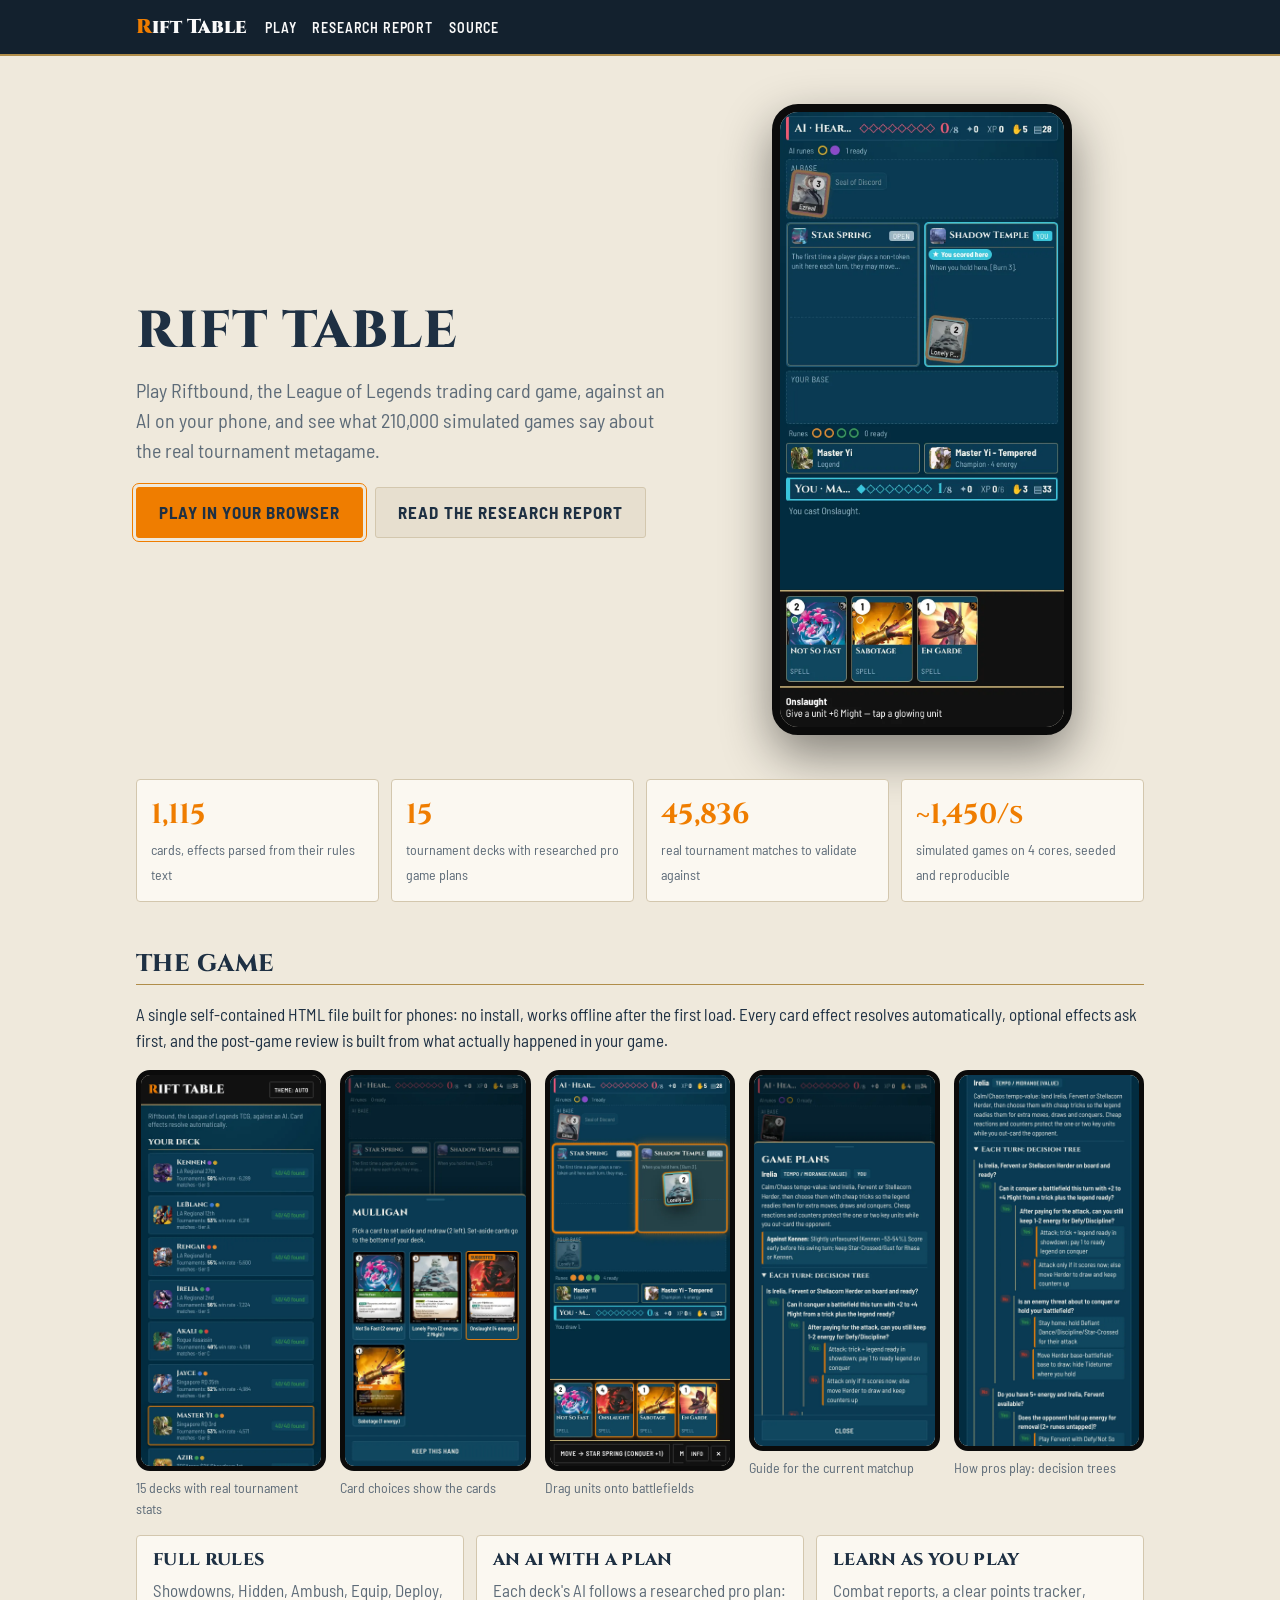
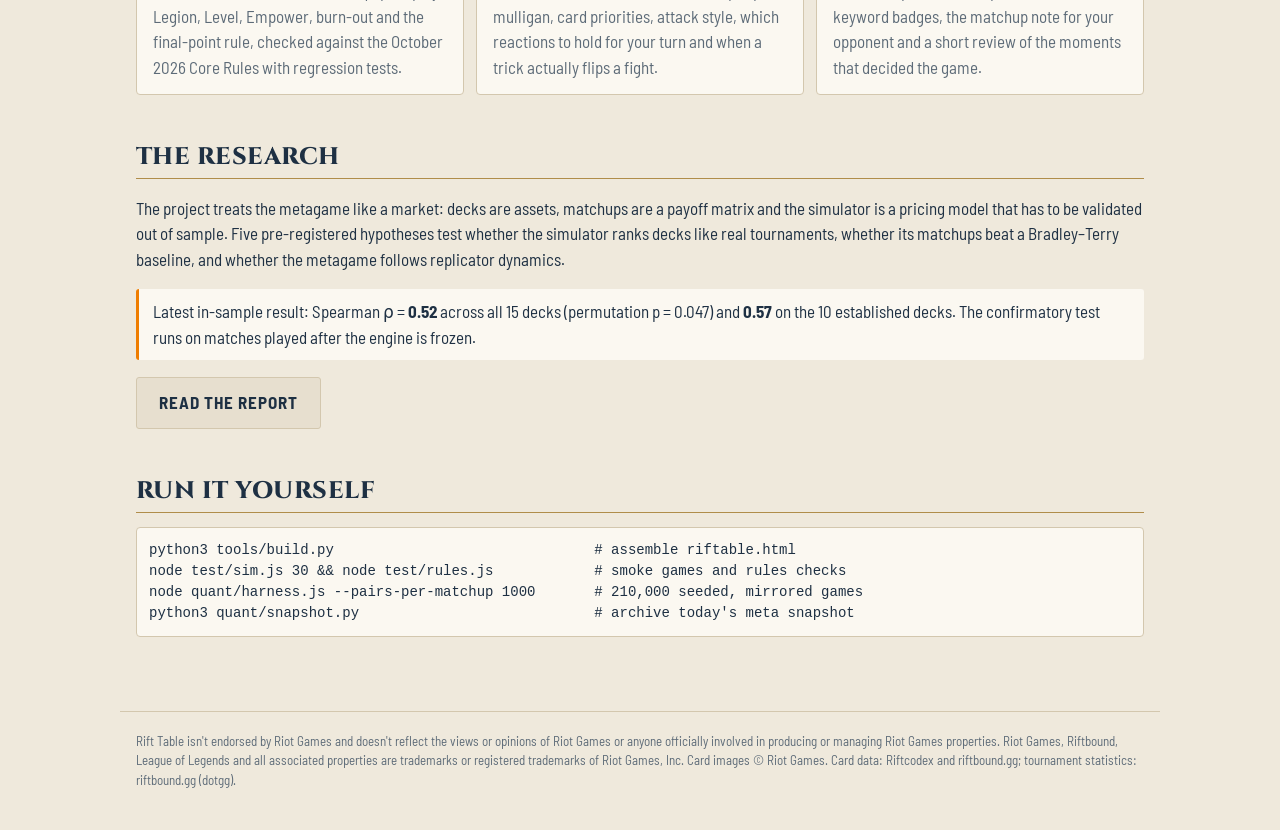
==== docs/index.html @ eeec3793 "Public site in docs/: landing page, research report with charts, playable game" ====
<!doctype html>
<html lang="en"><head><meta charset="utf-8"><meta name="viewport" content="width=device-width, initial-scale=1">
<title>Rift Table — Riftbound simulator and AI</title><meta name="description" content="A mobile Riftbound card game against an AI, and a Monte Carlo study of the competitive metagame."><link rel="preconnect" href="https://fonts.googleapis.com"><link rel="preconnect" href="https://fonts.gstatic.com" crossorigin><link href="https://fonts.googleapis.com/css2?family=Barlow+Semi+Condensed:wght@400;500;600;700&family=Cinzel:wght@700;800;900&display=swap" rel="stylesheet"><link rel="stylesheet" href="site.css"></head>
<body><header class="top"><div class="in"><a class="brand" href="index.html"><span>R</span>ift Table</a>
<nav><a href="play.html">Play</a><a href="report.html">Research report</a><a href="https://github.com/napi2002/sorrybot">Source</a></nav></div></header>
<main>
<section class="hero"><div>
<h1>Rift Table</h1>
<p class="lead">Play Riftbound, the League of Legends trading card game, against an AI on your phone, and see what 210,000 simulated games say about the real tournament metagame.</p>
<div class="btns"><a class="btn primary" href="play.html">Play in your browser</a><a class="btn" href="report.html">Read the research report</a></div>
</div><img class="phone" src="img/board.webp" alt="Rift Table game board on a phone"></section>

<div class="stats">
<div class="stat"><b>1,115</b><span>cards, effects parsed from their rules text</span></div>
<div class="stat"><b>15</b><span>tournament decks with researched pro game plans</span></div>
<div class="stat"><b>45,836</b><span>real tournament matches to validate against</span></div>
<div class="stat"><b>~1,450/s</b><span>simulated games on 4 cores, seeded and reproducible</span></div>
</div>

<h2>The game</h2>
<p>A single self-contained HTML file built for phones: no install, works offline after the first load. Every card effect resolves automatically, optional effects ask first, and the post-game review is built from what actually happened in your game.</p>
<div class="gallery">
<figure><img src="img/menu.webp" alt="Deck selection with real tournament win rates"><figcaption>15 decks with real tournament stats</figcaption></figure>
<figure><img src="img/mull.webp" alt="Mulligan showing the cards"><figcaption>Card choices show the cards</figcaption></figure>
<figure><img src="img/drag.webp" alt="Dragging a unit onto a battlefield"><figcaption>Drag units onto battlefields</figcaption></figure>
<figure><img src="img/guide.webp" alt="In-game guide with the matchup"><figcaption>Guide for the current matchup</figcaption></figure>
<figure><img src="img/tree.webp" alt="Decision tree for a deck"><figcaption>How pros play: decision trees</figcaption></figure>
</div>
<div class="cards">
<div class="card"><h3>Full rules</h3><p>Showdowns, Hidden, Ambush, Equip, Deploy, Legion, Level, Empower, burn-out and the final-point rule, checked against the October 2026 Core Rules with regression tests.</p></div>
<div class="card"><h3>An AI with a plan</h3><p>Each deck's AI follows a researched pro plan: mulligan, card priorities, attack style, which reactions to hold for your turn and when a trick actually flips a fight.</p></div>
<div class="card"><h3>Learn as you play</h3><p>Combat reports, a clear points tracker, keyword badges, the matchup note for your opponent and a short review of the moments that decided the game.</p></div>
</div>

<h2>The research</h2>
<p>The project treats the metagame like a market: decks are assets, matchups are a payoff matrix and the simulator is a pricing model that has to be validated out of sample. Five pre-registered hypotheses test whether the simulator ranks decks like real tournaments, whether its matchups beat a Bradley–Terry baseline, and whether the metagame follows replicator dynamics.</p>
<div class="note">Latest in-sample result: Spearman ρ = <b>0.52</b> across all 15 decks (permutation p = 0.047) and <b>0.57</b> on the 10 established decks. The confirmatory test runs on matches played after the engine is frozen.</div>
<p><a class="btn" href="report.html">Read the report</a></p>

<h2>Run it yourself</h2>
<pre>python3 tools/build.py                               # assemble riftable.html
node test/sim.js 30 &amp;&amp; node test/rules.js            # smoke games and rules checks
node quant/harness.js --pairs-per-matchup 1000       # 210,000 seeded, mirrored games
python3 quant/snapshot.py                            # archive today's meta snapshot</pre>
</main><footer>Rift Table isn&#x27;t endorsed by Riot Games and doesn&#x27;t reflect the views or opinions of Riot Games or anyone officially involved in producing or managing Riot Games properties. Riot Games, Riftbound, League of Legends and all associated properties are trademarks or registered trademarks of Riot Games, Inc. Card images © Riot Games. Card data: Riftcodex and riftbound.gg; tournament statistics: riftbound.gg (dotgg).</footer></body></html>
---- docs/site.css ----
:root {
  --bg: #032c3f; --panel: #0a3a52; --panel2: #10475f; --ink: #f4f1ea; --muted: #9db6c3; --line: #22566f;
  --accent: #ef7d00; --cta-ink: #1e3043; --gold: #c8aa6e; --me: #39c6dc; --ai: #f0566f; --good: #4cc27a; --bad: #f06a6a;
  --head: #111111;
}
@media (prefers-color-scheme: light) {
  :root {
    --bg: #efe9dc; --panel: #fbf8f1; --panel2: #e7dfcf; --ink: #1e3043; --muted: #5d6b78; --line: #d3c7ae;
    --gold: #b08d4a; --me: #0f8a9c; --ai: #c8324f; --good: #2f8f4e; --bad: #c0392b; --head: #13212e;
  }
}
* { box-sizing: border-box; }
html, body { margin: 0; background: var(--bg); color: var(--ink); }
body { font-family: 'Barlow Semi Condensed', system-ui, sans-serif; font-size: 17px; line-height: 1.5; }
a { color: var(--accent); }
h1, h2, h3 { font-family: 'Cinzel', Georgia, serif; font-weight: 800; letter-spacing: .02em; text-transform: uppercase; line-height: 1.2; }
h1 { font-size: clamp(30px, 6vw, 52px); margin: 0 0 12px; }
h2 { font-size: 24px; margin: 48px 0 12px; padding-bottom: 6px; border-bottom: 1px solid var(--gold); }
h3 { font-size: 17px; margin: 24px 0 8px; }
.top { background: var(--head); color: #f9f9f9; border-bottom: 2px solid var(--gold); }
.top .in { max-width: 1040px; margin: 0 auto; padding: 12px 16px; display: flex; align-items: center; gap: 18px; flex-wrap: wrap; }
.top .brand { font-family: 'Cinzel', serif; font-weight: 900; font-size: 20px; text-decoration: none; color: #f9f9f9; }
.top .brand span { color: var(--accent); }
.top nav { display: flex; gap: 16px; flex-wrap: wrap; }
.top nav a { color: #f9f9f9; text-decoration: none; text-transform: uppercase; font-weight: 600; letter-spacing: .06em; font-size: 14px; }
.top nav a:hover { color: var(--accent); }
main { max-width: 1040px; margin: 0 auto; padding: 0 16px 60px; }
.hero { padding: 48px 0 16px; display: grid; grid-template-columns: 1.2fr 1fr; gap: 32px; align-items: center; }
.hero p.lead { font-size: 20px; color: var(--muted); margin: 0 0 22px; }
.btns { display: flex; gap: 12px; flex-wrap: wrap; }
.btn { display: inline-block; padding: 12px 22px; text-transform: uppercase; letter-spacing: .06em; font-weight: 700; text-decoration: none; border-radius: 3px; border: 1px solid var(--line); color: var(--ink); background: var(--panel2); }
.btn.primary { background: var(--accent); color: var(--cta-ink); border-color: var(--accent); outline: 1px solid var(--accent); outline-offset: 3px; }
.phone { width: 100%; max-width: 300px; justify-self: center; border-radius: 26px; border: 8px solid #0b0b0b; box-shadow: 0 20px 50px rgba(0,0,0,.45); display: block; }
.stats { display: grid; grid-template-columns: repeat(4, 1fr); gap: 12px; margin: 28px 0; }
.stat { background: var(--panel); border: 1px solid var(--line); border-radius: 4px; padding: 14px; }
.stat b { display: block; font-family: 'Cinzel', serif; font-size: 28px; color: var(--accent); }
.stat span { color: var(--muted); font-size: 14px; }
.gallery { display: grid; grid-template-columns: repeat(5, 1fr); gap: 14px; margin: 16px 0; }
.gallery figure { margin: 0; }
.gallery img { width: 100%; border-radius: 14px; border: 5px solid #0b0b0b; display: block; }
.gallery figcaption { font-size: 14px; color: var(--muted); margin-top: 6px; }
.cards { display: grid; grid-template-columns: repeat(3, 1fr); gap: 12px; }
.card { background: var(--panel); border: 1px solid var(--line); border-radius: 4px; padding: 14px 16px; }
.card h3 { margin-top: 0; }
.card p { margin: 0; color: var(--muted); }
table { width: 100%; border-collapse: collapse; margin: 12px 0; font-size: 15.5px; }
th, td { text-align: left; vertical-align: top; padding: 8px 10px; border-bottom: 1px solid var(--line); }
th { font-weight: 700; color: var(--gold); text-transform: uppercase; letter-spacing: .04em; font-size: 13px; }
.tablewrap { overflow-x: auto; }
.note { background: var(--panel); border-left: 3px solid var(--accent); padding: 10px 14px; border-radius: 3px; margin: 14px 0; }
.chart { background: var(--panel); border: 1px solid var(--line); border-radius: 4px; padding: 10px; margin: 14px 0; }
.chart svg { width: 100%; height: auto; display: block; }
.chart .cap { font-size: 13px; color: var(--muted); padding: 4px 6px 0; }
.formula { font-family: 'Cambria Math', 'STIX Two Math', Georgia, serif; font-size: 18px; background: var(--panel); padding: 10px 14px; border-radius: 4px; overflow-x: auto; white-space: nowrap; }
.decks { display: grid; grid-template-columns: repeat(3, 1fr); gap: 10px; }
.deck { background: var(--panel); border: 1px solid var(--line); border-radius: 4px; padding: 10px 12px; }
.deck.hold { border-color: var(--accent); }
.deck b { font-family: 'Cinzel', serif; }
.deck .meta { font-size: 13px; color: var(--muted); }
.deck p { margin: 6px 0 0; font-size: 14.5px; }
.tl { list-style: none; padding: 0; margin: 12px 0; border-left: 2px solid var(--gold); }
.tl li { padding: 6px 0 12px 18px; position: relative; }
.tl li::before { content: ''; position: absolute; left: -7px; top: 12px; width: 12px; height: 12px; transform: rotate(45deg); background: var(--bg); border: 2px solid var(--gold); }
.tl li.gate::before { background: var(--accent); border-color: var(--accent); }
.tl small { color: var(--muted); }
code { background: var(--panel2); padding: 1px 5px; border-radius: 3px; font-size: 14px; }
pre { background: var(--panel); border: 1px solid var(--line); padding: 12px; border-radius: 4px; overflow-x: auto; font-size: 14px; }
footer { border-top: 1px solid var(--line); color: var(--muted); font-size: 13px; padding: 20px 16px 40px; max-width: 1040px; margin: 0 auto; }
@media (max-width: 820px) {
  .hero { grid-template-columns: 1fr; padding-top: 28px; }
  .stats { grid-template-columns: repeat(2, 1fr); }
  .gallery { grid-template-columns: repeat(2, 1fr); }
  .cards, .decks { grid-template-columns: 1fr; }
}
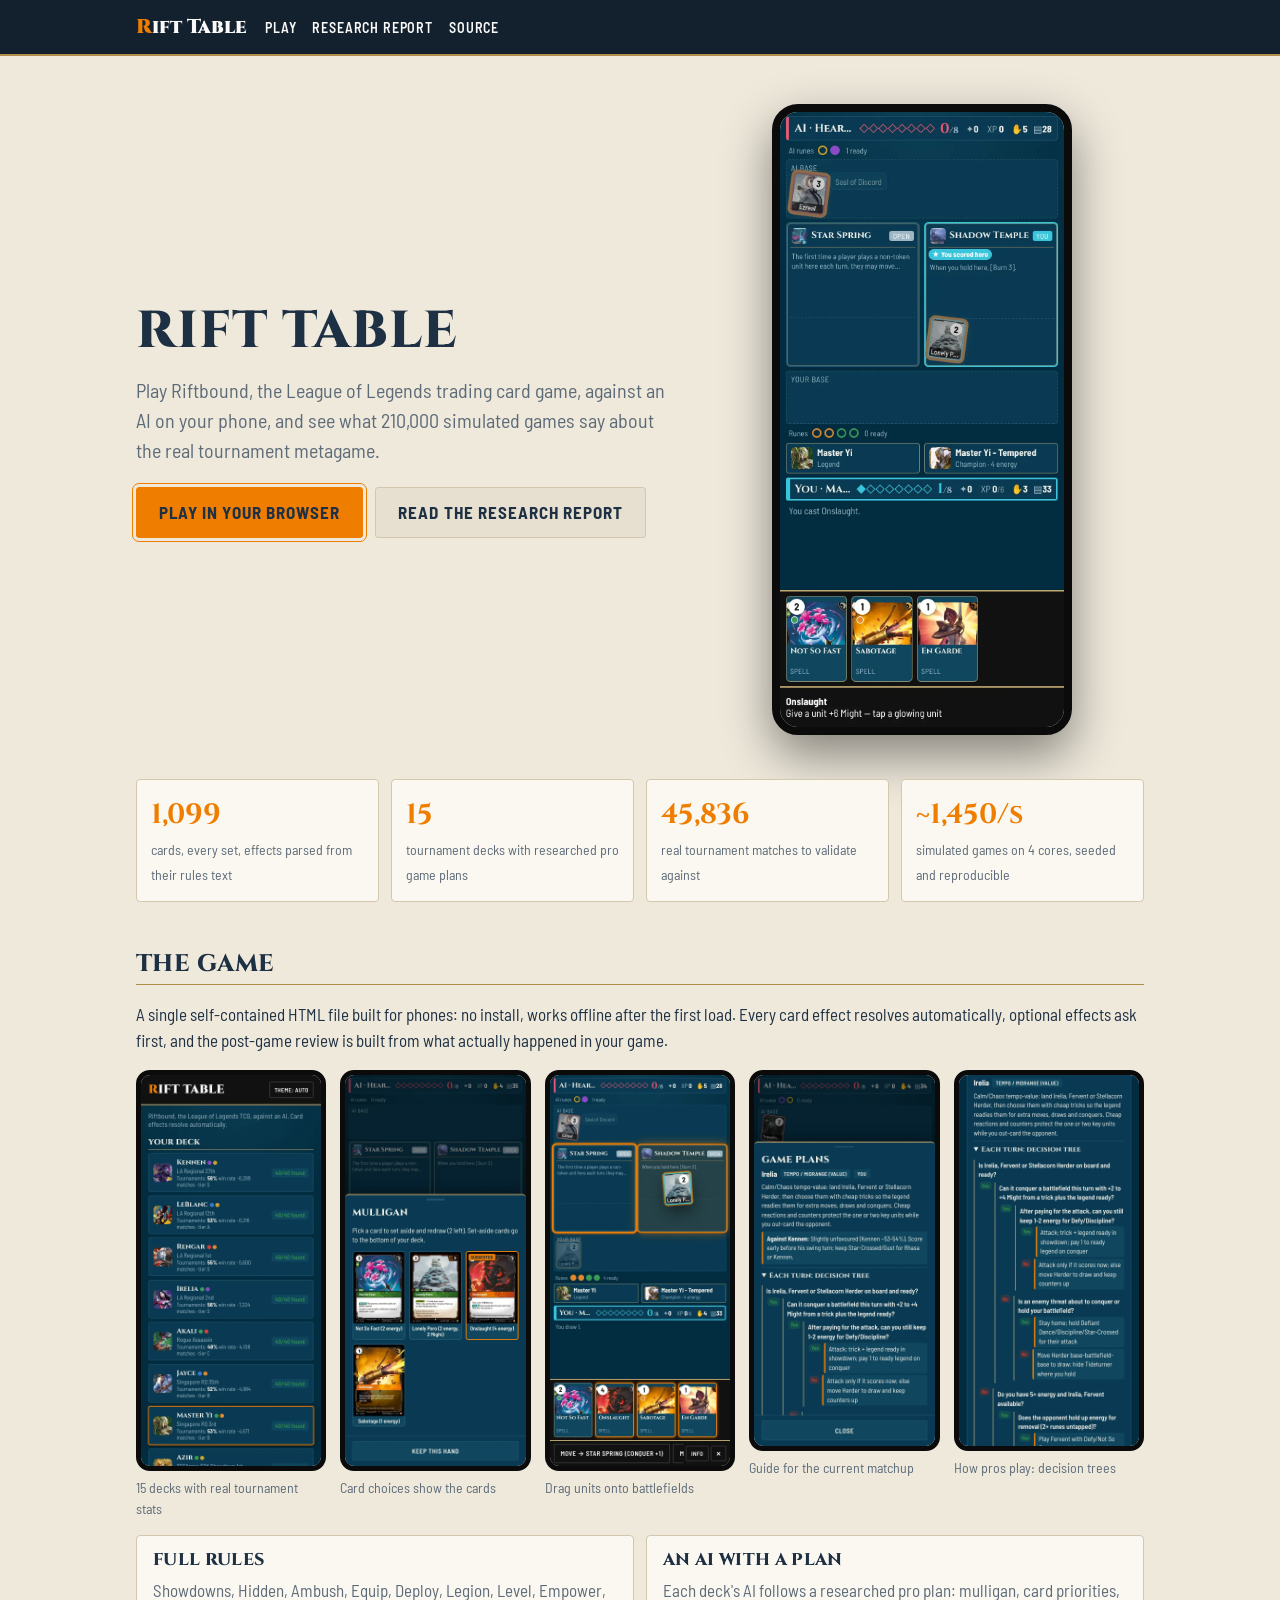
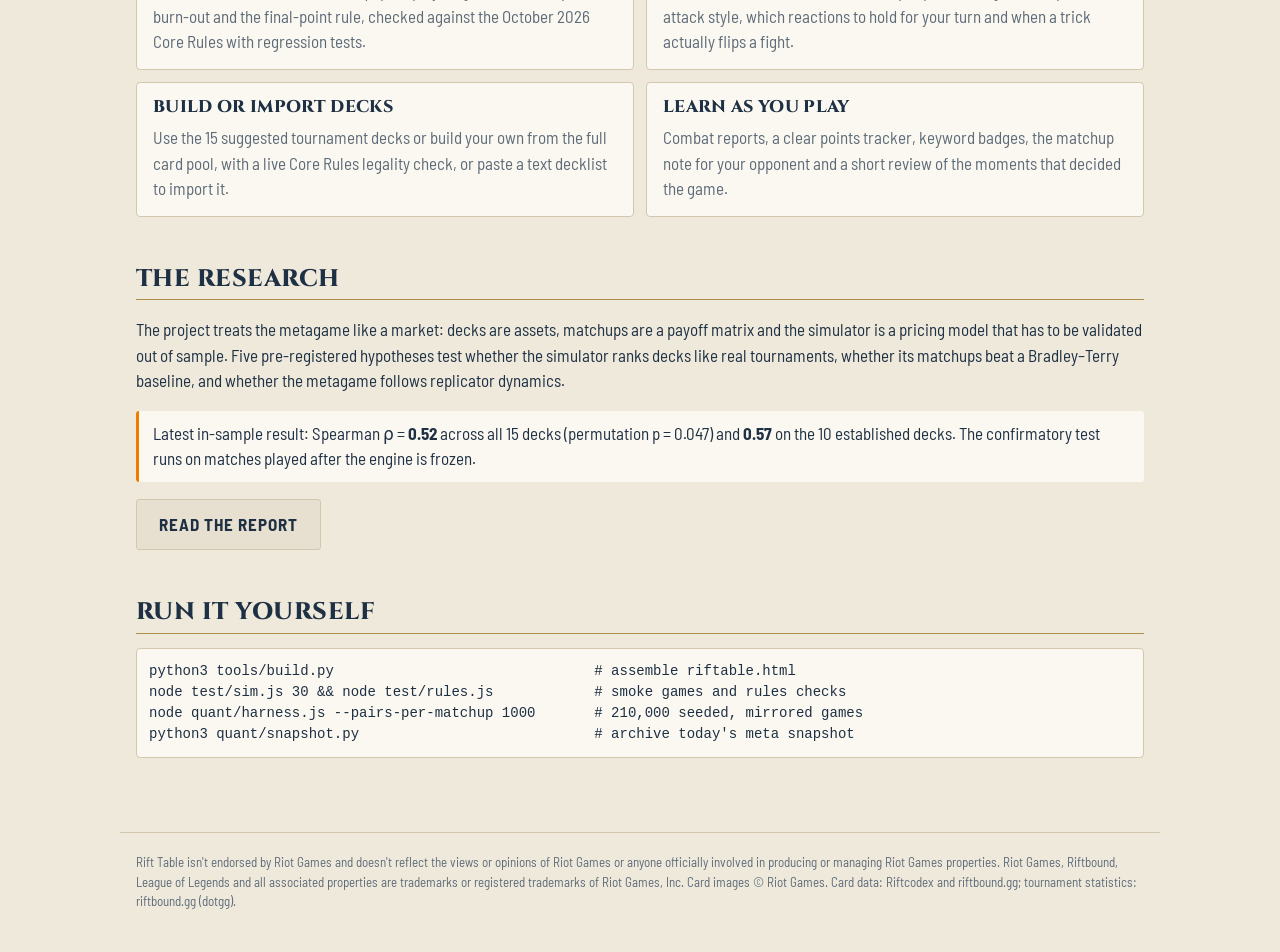
==== commit a1442ce5: "Document the deck builder and import format; site and report reflect the full 1,099-card pool" ====
--- a/docs/index.html
+++ b/docs/index.html
@@ -2,7 +2,7 @@
 <html lang="en"><head><meta charset="utf-8"><meta name="viewport" content="width=device-width, initial-scale=1">
 <title>Rift Table — Riftbound simulator and AI</title><meta name="description" content="A mobile Riftbound card game against an AI, and a Monte Carlo study of the competitive metagame."><link rel="preconnect" href="https://fonts.googleapis.com"><link rel="preconnect" href="https://fonts.gstatic.com" crossorigin><link href="https://fonts.googleapis.com/css2?family=Barlow+Semi+Condensed:wght@400;500;600;700&family=Cinzel:wght@700;800;900&display=swap" rel="stylesheet"><link rel="stylesheet" href="site.css"></head>
 <body><header class="top"><div class="in"><a class="brand" href="index.html"><span>R</span>ift Table</a>
-<nav><a href="play.html">Play</a><a href="report.html">Research report</a><a href="https://github.com/napi2002/sorrybot">Source</a></nav></div></header>
+<nav><a href="play.html">Play</a><a href="report.html">Research report</a><a href="https://github.com/napi2002/riftbound-sim-naps">Source</a></nav></div></header>
 <main>
 <section class="hero"><div>
 <h1>Rift Table</h1>
@@ -11,7 +11,7 @@
 </div><img class="phone" src="img/board.webp" alt="Rift Table game board on a phone"></section>
 
 <div class="stats">
-<div class="stat"><b>1,115</b><span>cards, effects parsed from their rules text</span></div>
+<div class="stat"><b>1,099</b><span>cards, every set, effects parsed from their rules text</span></div>
 <div class="stat"><b>15</b><span>tournament decks with researched pro game plans</span></div>
 <div class="stat"><b>45,836</b><span>real tournament matches to validate against</span></div>
 <div class="stat"><b>~1,450/s</b><span>simulated games on 4 cores, seeded and reproducible</span></div>
@@ -29,6 +29,7 @@
 <div class="cards">
 <div class="card"><h3>Full rules</h3><p>Showdowns, Hidden, Ambush, Equip, Deploy, Legion, Level, Empower, burn-out and the final-point rule, checked against the October 2026 Core Rules with regression tests.</p></div>
 <div class="card"><h3>An AI with a plan</h3><p>Each deck's AI follows a researched pro plan: mulligan, card priorities, attack style, which reactions to hold for your turn and when a trick actually flips a fight.</p></div>
+<div class="card"><h3>Build or import decks</h3><p>Use the 15 suggested tournament decks or build your own from the full card pool, with a live Core Rules legality check, or paste a text decklist to import it.</p></div>
 <div class="card"><h3>Learn as you play</h3><p>Combat reports, a clear points tracker, keyword badges, the matchup note for your opponent and a short review of the moments that decided the game.</p></div>
 </div>
 
--- a/docs/site.css
+++ b/docs/site.css
@@ -39,7 +39,7 @@
 .gallery figure { margin: 0; }
 .gallery img { width: 100%; border-radius: 14px; border: 5px solid #0b0b0b; display: block; }
 .gallery figcaption { font-size: 14px; color: var(--muted); margin-top: 6px; }
-.cards { display: grid; grid-template-columns: repeat(3, 1fr); gap: 12px; }
+.cards { display: grid; grid-template-columns: repeat(2, 1fr); gap: 12px; }
 .card { background: var(--panel); border: 1px solid var(--line); border-radius: 4px; padding: 14px 16px; }
 .card h3 { margin-top: 0; }
 .card p { margin: 0; color: var(--muted); }
@@ -72,3 +72,35 @@
   .gallery { grid-template-columns: repeat(2, 1fr); }
   .cards, .decks { grid-template-columns: 1fr; }
 }
+
+/* ---------- thesis report ---------- */
+.thesis { max-width: 820px; margin: 0 auto; }
+.thesis p, .thesis li { text-align: justify; hyphens: auto; }
+.titlepage { padding: 40px 0 8px; border-bottom: 1px solid var(--gold); margin-bottom: 16px; }
+.titlepage h1 { font-size: clamp(26px, 4.6vw, 40px); }
+.titlepage .kicker { text-transform: uppercase; letter-spacing: .1em; color: var(--gold); font-size: 13px; margin: 0 0 8px; }
+.titlepage .subtitle { font-size: 19px; color: var(--muted); margin: 0 0 10px; }
+.titlepage .author { font-size: 15px; margin: 0 0 14px; }
+.toc { background: var(--panel); border: 1px solid var(--line); border-radius: 4px; padding: 12px 18px; margin: 18px 0; }
+.toc ul { margin: 6px 0 0; padding-left: 0; list-style: none; columns: 2; }
+.toc li { margin: 2px 0; }
+.toc a { color: var(--ink); text-decoration: none; }
+.toc a:hover { color: var(--accent); }
+.thesis h2 { font-size: 22px; scroll-margin-top: 12px; }
+.thesis h3 { font-size: 15.5px; color: var(--gold); }
+.abstract { font-size: 16.5px; }
+.keywords { font-size: 14.5px; color: var(--muted); }
+.cite { white-space: nowrap; font-size: .92em; }
+.cite a { color: var(--accent); text-decoration: none; }
+caption { caption-side: top; text-align: left; font-weight: 700; padding: 0 0 6px; font-size: 14.5px; color: var(--ink); }
+.refs { font-size: 14.5px; padding-left: 26px; }
+.refs li { margin: 5px 0; text-align: left; }
+.refs li:target { background: var(--panel2); }
+@media (max-width: 820px) { .toc ul { columns: 1; } .thesis p, .thesis li { text-align: left; } }
+@media print {
+  :root { --bg: #fff; --panel: #fff; --panel2: #f3f3f3; --ink: #111; --muted: #444; --line: #ccc; --gold: #8a6d3b; --accent: #b35c00; }
+  .top, footer, .btns { display: none; }
+  body { font-size: 11pt; }
+  h2 { page-break-after: avoid; }
+  .chart, table { page-break-inside: avoid; }
+}
